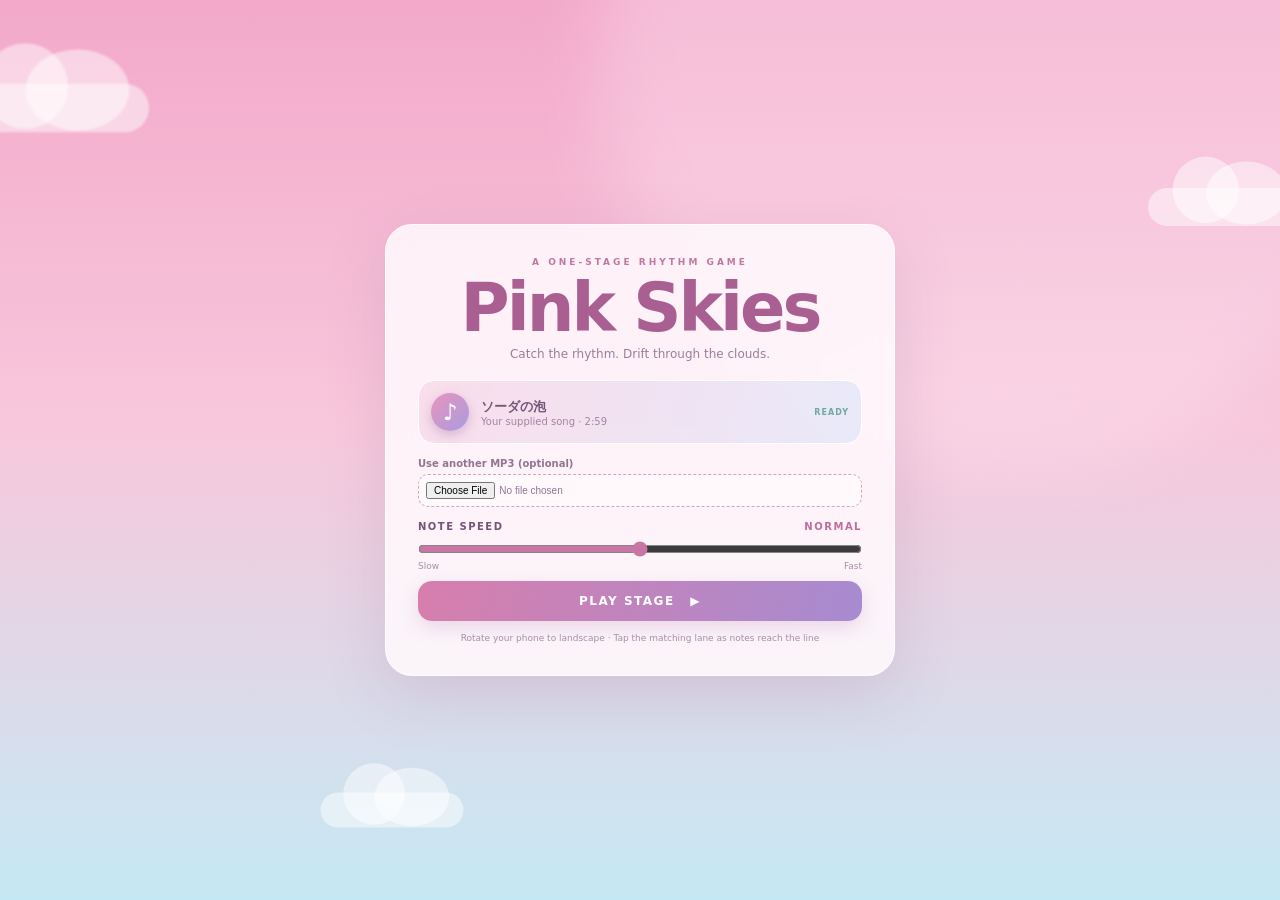
==== index.html @ e6696502 "Add files via upload" ====
<!doctype html>
<html lang="en">
<head>
<meta charset="utf-8">
<meta name="viewport" content="width=device-width,initial-scale=1,maximum-scale=1,user-scalable=no">
<meta name="theme-color" content="#f6b2d0">
<title>Pink Skies</title>
<link rel="stylesheet" href="style.css">
</head>
<body>
<div id="app">
  <section id="menu" class="screen">
    <div class="sky-glow"></div><div class="cloud c1"></div><div class="cloud c2"></div><div class="cloud c3"></div>
    <div class="panel menu-panel">
      <div class="kicker">A ONE-STAGE RHYTHM GAME</div>
      <h1>Pink Skies</h1>
      <p class="tagline">Catch the rhythm. Drift through the clouds.</p>
      <div class="track-card">
        <div class="disc">♪</div>
        <div class="track-info"><strong id="trackName">ソーダの泡</strong><span id="trackMeta">Your supplied song · 2:59</span></div>
        <span class="loaded" id="loadedMark">READY</span>
      </div>
      <label class="upload-label" for="songPicker">Use another MP3 (optional)</label>
      <input id="songPicker" type="file" accept="audio/*">
      <div class="speed-block">
        <div class="speed-head"><label for="speed">NOTE SPEED</label><b id="speedName">NORMAL</b></div>
        <input id="speed" type="range" min="1" max="5" step="1" value="3">
        <div class="speed-ends"><span>Slow</span><span>Fast</span></div>
      </div>
      <button id="playBtn" class="main-btn">PLAY STAGE <span>▶</span></button>
      <p class="footnote">Rotate your phone to landscape · Tap the matching lane as notes reach the line</p>
    </div>
  </section>

  <section id="game" class="screen hidden">
    <header class="topbar">
      <button id="exitBtn" class="glass-btn">〈 MENU</button>
      <div class="stage-title"><b>STAGE 01</b><span id="gameSongName">ソーダの泡</span></div>
      <div class="scoreboard"><div><small>SCORE</small><b id="score">000000</b></div><div><small>COMBO</small><b id="combo">0</b></div></div>
    </header>
    <div id="field">
      <div class="sun"></div><div class="horizon-cloud cloud-left"></div><div class="horizon-cloud cloud-right"></div>
      <div class="lane" data-lane="0"></div><div class="lane" data-lane="1"></div><div class="lane" data-lane="2"></div><div class="lane" data-lane="3"></div>
      <div class="lane-separators"><i></i><i></i><i></i></div>
      <div id="notes"></div>
      <div class="judgement-line"></div>
      <div class="lane-labels"><button data-hit="0">1</button><button data-hit="1">2</button><button data-hit="2">3</button><button data-hit="3">4</button></div>
      <div id="judgeText"></div>
      <div id="pauseOverlay" class="pause-overlay hidden"><div><b>PAUSED</b><button id="resumeBtn" class="main-btn">RESUME</button></div></div>
    </div>
    <footer class="bottombar"><span id="progressText">0:00 / 2:59</span><div class="progress"><i id="progressFill"></i></div><button id="pauseBtn" class="glass-btn">Ⅱ PAUSE</button></footer>
  </section>

  <section id="result" class="screen hidden">
    <div class="cloud c1"></div><div class="cloud c2"></div>
    <div class="panel result-panel">
      <div class="kicker">STAGE COMPLETE</div><h2>Above the Clouds</h2>
      <div class="rank" id="rank">A</div>
      <div class="result-score" id="finalScore">000000</div><div class="result-caption">FINAL SCORE</div>
      <div class="result-grid"><div><b id="hitCount">0</b><span>HIT NOTES</span></div><div><b id="missCount">0</b><span>MISS</span></div><div><b id="bestCombo">0</b><span>MAX COMBO</span></div><div><b id="accuracy">0%</b><span>ACCURACY</span></div></div>
      <button id="retryBtn" class="main-btn">PLAY AGAIN <span>↻</span></button>
      <button id="backBtn" class="text-btn">BACK TO TITLE</button>
    </div>
  </section>
  <div id="portraitNotice" class="portrait-notice">Please rotate your phone to landscape</div>
</div>
<audio id="audio" preload="auto" src="assets/song.mp3"></audio>
<script src="chart.js"></script>
<script src="game.js"></script>
</body>
</html>
---- style.css ----
*{box-sizing:border-box}
:root{--ink:#765477;--pink:#ef9fc2;--pink2:#f8c9dc;--lav:#a99bdc;--sky:#c4e8f5;--white:#fffaff}
html,body{margin:0;width:100%;height:100%;overflow:hidden;font-family:system-ui,-apple-system,"Segoe UI",sans-serif;background:#f6b4d0;color:var(--ink)}
body{touch-action:manipulation;user-select:none;-webkit-user-select:none}
button{font:inherit;border:0;cursor:pointer;touch-action:manipulation}
#app{height:100%;width:100%;position:relative;overflow:hidden;background:linear-gradient(180deg,#f3a9ca 0%,#f8c8dc 48%,#c5e9f4 100%)}
.screen{position:absolute;inset:0;display:flex;align-items:center;justify-content:center;overflow:hidden}
.hidden{display:none!important}
.sky-glow{position:absolute;width:70vw;height:70vw;max-height:90vh;max-width:90vh;border-radius:50%;background:rgba(255,245,250,.28);filter:blur(35px);top:-38%;right:-10%}
.cloud{position:absolute;width:220px;height:54px;border-radius:60px;background:rgba(255,255,255,.48);filter:blur(1px)}
.cloud:before,.cloud:after{content:"";position:absolute;border-radius:50%;background:inherit}
.cloud:before{width:95px;height:95px;left:35px;top:-45px}.cloud:after{width:115px;height:90px;right:22px;top:-38px}
.c1{top:9%;left:-60px;transform:scale(.9)}.c2{right:-55px;top:20%;transform:scale(.7)}.c3{bottom:7%;left:22%;transform:scale(.65)}
.panel{position:relative;z-index:2;width:min(510px,92vw);padding:clamp(18px,4vh,32px);border:1px solid rgba(255,255,255,.8);border-radius:27px;background:rgba(255,250,253,.86);box-shadow:0 18px 60px rgba(133,87,133,.17);backdrop-filter:blur(14px);text-align:center}
.kicker{font-size:9px;letter-spacing:3px;font-weight:900;color:#bf78a2}
h1{font-size:clamp(44px,8vw,67px);line-height:1;margin:8px 0 5px;letter-spacing:-3px;color:#a95f91}
.tagline{font-size:12px;color:#9b7d9d;margin:0 0 19px}
.track-card{display:flex;align-items:center;gap:12px;text-align:left;padding:12px;border-radius:16px;background:linear-gradient(110deg,rgba(248,216,232,.8),rgba(225,229,249,.75));border:1px solid white}
.disc{width:38px;height:38px;border-radius:50%;display:grid;place-items:center;background:linear-gradient(135deg,#e994bc,#a89ce1);color:white;font-size:23px;box-shadow:0 4px 12px #d8b3d1}
.track-info{display:flex;flex-direction:column;min-width:0;flex:1}.track-info strong{font-size:13px;overflow:hidden;text-overflow:ellipsis;white-space:nowrap}.track-info span{font-size:10px;color:#a184a1}
.loaded{font-size:8px;letter-spacing:1px;font-weight:900;color:#70a99e}
.upload-label{display:block;text-align:left;font-size:10px;font-weight:800;margin:14px 0 5px;color:#927493}
input[type=file]{width:100%;font-size:10px;padding:7px;border:1px dashed #d7a0c0;border-radius:10px;background:rgba(255,255,255,.55);color:#917493}
.speed-block{text-align:left;margin:14px 0 10px}.speed-head{display:flex;justify-content:space-between;font-size:10px;letter-spacing:1.5px;font-weight:900}.speed-head b{color:#bd6d9c}
input[type=range]{width:100%;accent-color:#c976a7;margin:9px 0 0}
.speed-ends{display:flex;justify-content:space-between;font-size:9px;color:#a88ca7}
.main-btn{width:100%;padding:13px 18px;border-radius:14px;background:linear-gradient(105deg,#d77eac,#a78bd0);color:white;font-size:12px;letter-spacing:1.5px;font-weight:900;box-shadow:0 7px 18px rgba(176,111,164,.22)}
.main-btn span{margin-left:10px}
.footnote{font-size:9px;color:#a88ca7;margin:12px 0 0}
#game{display:flex;flex-direction:column;justify-content:stretch;background:linear-gradient(180deg,#f4a9c9 0%,#f8c9db 50%,#c5eaf5 100%)}
.topbar{height:52px;flex:0 0 52px;display:flex;align-items:center;justify-content:space-between;padding:0 14px;gap:12px;background:rgba(255,255,255,.28);z-index:5}
.glass-btn{border-radius:11px;padding:8px 11px;background:rgba(255,255,255,.72);color:#8b638d;font-size:10px;font-weight:900;letter-spacing:.5px}
.stage-title{display:flex;flex-direction:column;align-items:center;min-width:0}.stage-title b{font-size:8px;letter-spacing:2px;color:#b46d9c}.stage-title span{font-size:11px;font-weight:800;max-width:28vw;overflow:hidden;text-overflow:ellipsis;white-space:nowrap}
.scoreboard{display:flex;gap:16px}.scoreboard div{display:flex;flex-direction:column;align-items:flex-end}.scoreboard small{font-size:7px;letter-spacing:1px;color:#a17ca0}.scoreboard b{font-size:14px;color:#855d8d;font-variant-numeric:tabular-nums}
#field{position:relative;flex:1;width:min(780px,100%);margin:0 auto;overflow:hidden;background:linear-gradient(180deg,rgba(255,255,255,.04),rgba(255,255,255,.2))}
.sun{position:absolute;width:24vh;height:24vh;max-width:180px;max-height:180px;border-radius:50%;background:rgba(255,247,220,.33);top:8%;left:calc(50% - 12vh);filter:blur(2px)}
.horizon-cloud{position:absolute;width:42%;height:45px;border-radius:50%;background:rgba(255,255,255,.23);filter:blur(13px);bottom:10%}.cloud-left{left:-8%}.cloud-right{right:-8%}
.lane{position:absolute;top:0;bottom:0;width:25%;background:rgba(255,255,255,.035);border-right:1px solid rgba(255,255,255,.23)}
.lane[data-lane="0"]{left:0}.lane[data-lane="1"]{left:25%}.lane[data-lane="2"]{left:50%}.lane[data-lane="3"]{left:75%;border:0}
.lane-separators{position:absolute;inset:0;pointer-events:none}.lane-separators i{position:absolute;top:0;bottom:0;width:1px;background:rgba(255,255,255,.2)}.lane-separators i:nth-child(1){left:25%}.lane-separators i:nth-child(2){left:50%}.lane-separators i:nth-child(3){left:75%}
#notes{position:absolute;inset:0;z-index:3;pointer-events:none}
.note{position:absolute;width:17.5%;height:15px;border-radius:10px;border:2px solid rgba(255,255,255,.92);box-shadow:0 4px 14px rgba(124,82,135,.23),0 0 9px rgba(255,255,255,.5);transform:translateY(-50%)}
.note.l0{background:#ff8fb8}.note.l1{background:#aaa0ee}.note.l2{background:#77c9d9}.note.l3{background:#f4c46e}
.note.hit{opacity:0;transform:translateY(-50%) scale(1.4);transition:opacity .1s,transform .1s}
.judgement-line{position:absolute;left:0;right:0;top:83%;height:4px;background:#fff;box-shadow:0 0 12px 3px rgba(255,255,255,.75);z-index:2}
.lane-labels{position:absolute;top:83%;left:0;right:0;height:17%;display:flex;z-index:4}
.lane-labels button{width:25%;background:rgba(255,255,255,.1);border-right:1px solid rgba(255,255,255,.18);color:rgba(255,255,255,.7);font-size:10px;font-weight:900;padding-top:17px}
.lane-labels button:last-child{border:0}.lane-labels button:active{background:rgba(255,255,255,.32)}
#judgeText{position:absolute;top:24%;left:0;right:0;text-align:center;color:white;font-size:clamp(18px,3vw,25px);font-weight:1000;letter-spacing:2px;text-shadow:0 2px 12px #b77cae;z-index:6;pointer-events:none}
.bottombar{height:38px;flex:0 0 38px;display:flex;align-items:center;gap:12px;padding:0 14px;background:rgba(255,255,255,.25);color:#8c698e;font-size:9px}
.progress{height:4px;flex:1;background:rgba(255,255,255,.48);border-radius:5px;overflow:hidden}.progress i{display:block;width:0;height:100%;background:#fff;border-radius:5px;box-shadow:0 0 8px white}
.pause-overlay{position:absolute;inset:0;display:grid;place-items:center;background:rgba(151,112,157,.38);backdrop-filter:blur(5px);z-index:10}.pause-overlay>div{width:min(240px,70%);padding:24px;border-radius:20px;text-align:center;background:rgba(255,250,253,.93);box-shadow:0 10px 35px #9f7caa55}.pause-overlay b{display:block;font-size:22px;color:#a45e91;letter-spacing:3px;margin-bottom:18px}
.result-panel h2{font-size:clamp(25px,5vw,36px);margin:7px 0 0;color:#a65f91}
.rank{font-size:42px;font-weight:1000;color:#bd75a6;line-height:1.2;margin-top:7px;text-shadow:0 4px 12px #e6c5dd}
.result-score{font-size:clamp(36px,8vw,55px);font-weight:1000;color:#865d93;font-variant-numeric:tabular-nums}
.result-caption{font-size:8px;letter-spacing:2px;color:#ad8aaa;margin-top:-3px}
.result-grid{display:grid;grid-template-columns:repeat(4,1fr);gap:5px;margin:20px 0}.result-grid div{display:flex;flex-direction:column;gap:4px;padding:10px 2px;border-radius:11px;background:#f7e9f2}.result-grid b{font-size:17px;color:#9f689b}.result-grid span{font-size:7px;letter-spacing:.7px;color:#a88ca7}
.text-btn{background:none;color:#a47a9e;font-size:10px;font-weight:800;letter-spacing:1px;margin-top:13px}
.portrait-notice{display:none}
@media (orientation:portrait){#game{opacity:.22;pointer-events:none}.portrait-notice{display:block;position:absolute;z-index:30;top:50%;left:50%;transform:translate(-50%,-50%);width:max-content;max-width:85vw;padding:13px 18px;border-radius:14px;background:rgba(255,250,253,.94);color:#956b96;font-size:12px;font-weight:900;box-shadow:0 8px 25px #916b9633}}
@media (orientation:landscape) and (max-height:500px){.panel{padding:12px 24px;width:min(600px,88vw)}h1{font-size:40px;margin:3px}.tagline{margin:0 0 8px}.track-card{padding:7px}.upload-label{margin:7px 0 3px}.speed-block{margin:7px 0}.main-btn{padding:9px}.footnote{margin-top:6px}.result-grid{margin:10px 0}.result-panel{width:min(500px,80vw)}}
/* V2 note language: larger silhouettes, stronger contrast and thumb-friendly lanes. */
.note{width:21%;height:32px;border:2px solid rgba(255,255,255,.98);box-shadow:0 5px 16px rgba(111,72,130,.28),0 0 14px rgba(255,255,255,.55);transform:translateY(-50%);display:flex;align-items:center;justify-content:center;color:#fff;font-size:20px;font-weight:1000;text-shadow:0 1px 4px rgba(87,63,117,.45)}
.note.tap{border-radius:13px 13px 13px 4px;clip-path:polygon(50% 0,100% 50%,50% 100%,0 50%)}
.note.tap.l0{background:linear-gradient(135deg,#ffb1cd,#ed6eaa)}.note.tap.l1{background:linear-gradient(135deg,#d0c4ff,#8d80d8)}.note.tap.l2{background:linear-gradient(135deg,#a7edf0,#55b7cc)}.note.tap.l3{background:linear-gradient(135deg,#ffe3a0,#e9a64e)}
.note.hold{width:18%;min-height:24px;border-radius:18px;background:linear-gradient(180deg,rgba(255,255,255,.42),rgba(180,137,224,.82));border:2px solid rgba(255,255,255,.95);box-shadow:0 0 14px rgba(255,255,255,.45);overflow:visible}
.hold-tail{position:absolute;left:18%;right:18%;top:0;bottom:0;border-radius:14px;background:linear-gradient(180deg,rgba(255,255,255,.28),rgba(202,155,232,.55));box-shadow:inset 0 0 8px rgba(255,255,255,.35)}
.hold-head{position:absolute;left:-7%;width:114%;height:28px;border-radius:15px;background:linear-gradient(90deg,#f5b6db,#a89be8);border:2px solid white;box-shadow:0 0 12px rgba(255,255,255,.8)}
.note.flick{width:23%;height:38px;border-radius:12px;background:linear-gradient(110deg,#f8b5d5,#a78bd7);font-size:24px}
.note.flick-up,.note.flick-down{border-radius:22px 22px 9px 9px}
.note.flick-left,.note.flick-right{border-radius:9px 22px 22px 9px}
.note.reverse{width:21%;height:34px;border-radius:50%;background:linear-gradient(135deg,#9ee8e9,#8c8bd9);font-size:24px;box-shadow:0 0 0 5px rgba(255,255,255,.18),0 0 20px rgba(255,255,255,.65)}
.note.slide{width:24%;height:30px;border-radius:9px;background:linear-gradient(100deg,#ffcf9c,#f08fbd);transform:translateY(-50%) rotate(0deg);font-size:19px}
.note.hit{opacity:0;transform:translateY(-50%) scale(1.45);transition:opacity .1s,transform .1s}
.lane-labels button{font-size:12px;font-weight:1000;background:rgba(255,255,255,.13);border-top:1px solid rgba(255,255,255,.35);padding-top:14px}
.lane-labels button:active{background:rgba(255,255,255,.42)}
.note.hold{transform:none}
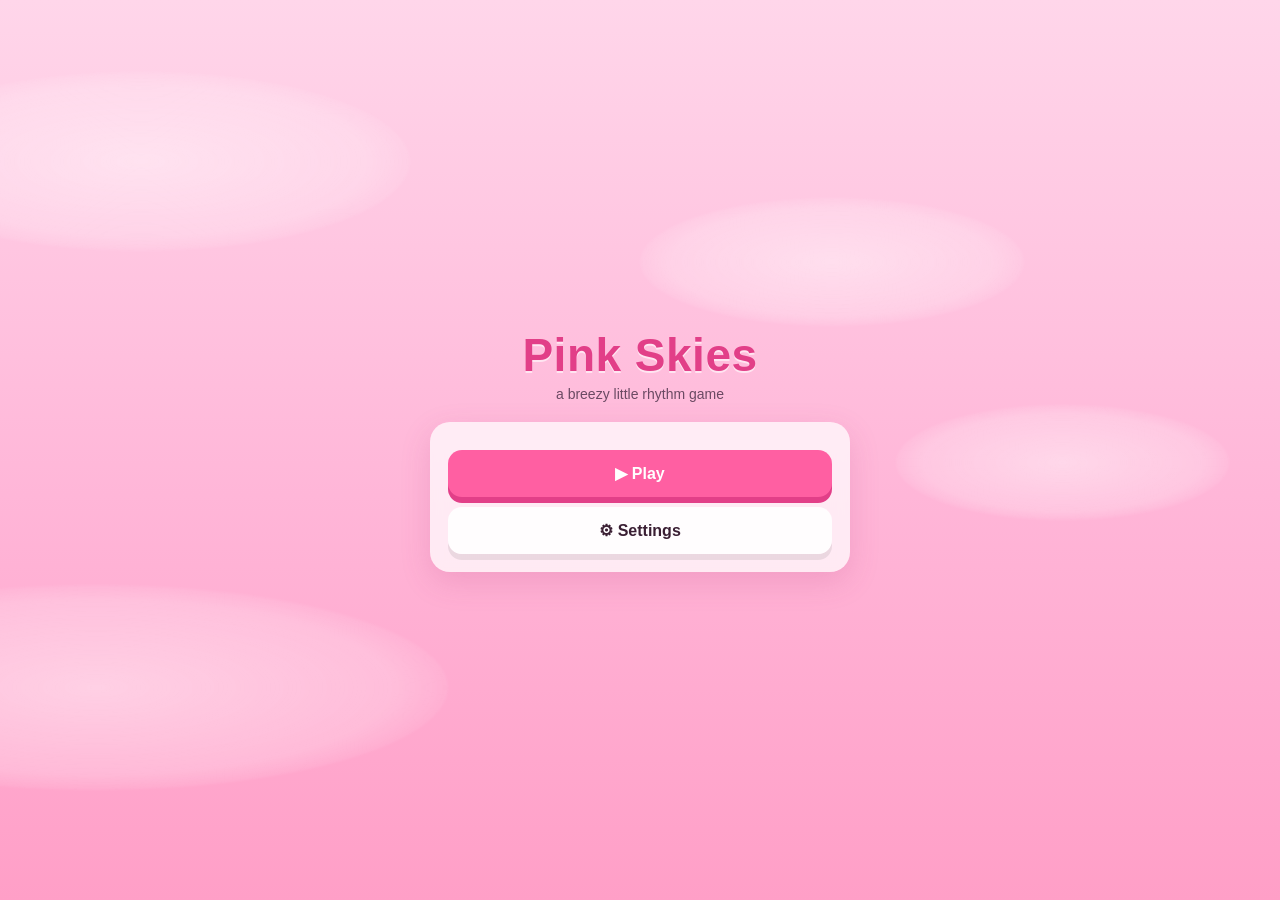
==== commit 0ae6f479: "Add files via upload" ====
--- a/index.html
+++ b/index.html
@@ -1,71 +1,143 @@
-<!doctype html>
+<!DOCTYPE html>
 <html lang="en">
 <head>
-<meta charset="utf-8">
-<meta name="viewport" content="width=device-width,initial-scale=1,maximum-scale=1,user-scalable=no">
-<meta name="theme-color" content="#f6b2d0">
+<meta charset="UTF-8">
+<meta name="viewport" content="width=device-width, initial-scale=1, viewport-fit=cover, user-scalable=no">
 <title>Pink Skies</title>
 <link rel="stylesheet" href="style.css">
 </head>
 <body>
 <div id="app">
-  <section id="menu" class="screen">
-    <div class="sky-glow"></div><div class="cloud c1"></div><div class="cloud c2"></div><div class="cloud c3"></div>
-    <div class="panel menu-panel">
-      <div class="kicker">A ONE-STAGE RHYTHM GAME</div>
-      <h1>Pink Skies</h1>
-      <p class="tagline">Catch the rhythm. Drift through the clouds.</p>
-      <div class="track-card">
-        <div class="disc">♪</div>
-        <div class="track-info"><strong id="trackName">ソーダの泡</strong><span id="trackMeta">Your supplied song · 2:59</span></div>
-        <span class="loaded" id="loadedMark">READY</span>
-      </div>
-      <label class="upload-label" for="songPicker">Use another MP3 (optional)</label>
-      <input id="songPicker" type="file" accept="audio/*">
-      <div class="speed-block">
-        <div class="speed-head"><label for="speed">NOTE SPEED</label><b id="speedName">NORMAL</b></div>
-        <input id="speed" type="range" min="1" max="5" step="1" value="3">
-        <div class="speed-ends"><span>Slow</span><span>Fast</span></div>
-      </div>
-      <button id="playBtn" class="main-btn">PLAY STAGE <span>▶</span></button>
-      <p class="footnote">Rotate your phone to landscape · Tap the matching lane as notes reach the line</p>
+  <div class="cloud-field" aria-hidden="true">
+    <div class="cloud c1"></div>
+    <div class="cloud c2"></div>
+    <div class="cloud c3"></div>
+    <div class="cloud c4"></div>
+  </div>
+
+  <!-- ===================== TITLE / MENU ===================== -->
+  <section id="menu-screen" class="screen">
+    <h1 class="title">Pink Skies</h1>
+    <p class="subtitle">a breezy little rhythm game</p>
+    <div class="panel">
+      <button class="btn block" data-go="stage-select">▶ Play</button>
+      <button class="btn secondary block" data-go="settings-screen">⚙ Settings</button>
     </div>
   </section>
 
-  <section id="game" class="screen hidden">
-    <header class="topbar">
-      <button id="exitBtn" class="glass-btn">〈 MENU</button>
-      <div class="stage-title"><b>STAGE 01</b><span id="gameSongName">ソーダの泡</span></div>
-      <div class="scoreboard"><div><small>SCORE</small><b id="score">000000</b></div><div><small>COMBO</small><b id="combo">0</b></div></div>
-    </header>
-    <div id="field">
-      <div class="sun"></div><div class="horizon-cloud cloud-left"></div><div class="horizon-cloud cloud-right"></div>
-      <div class="lane" data-lane="0"></div><div class="lane" data-lane="1"></div><div class="lane" data-lane="2"></div><div class="lane" data-lane="3"></div>
-      <div class="lane-separators"><i></i><i></i><i></i></div>
-      <div id="notes"></div>
-      <div class="judgement-line"></div>
-      <div class="lane-labels"><button data-hit="0">1</button><button data-hit="1">2</button><button data-hit="2">3</button><button data-hit="3">4</button></div>
-      <div id="judgeText"></div>
-      <div id="pauseOverlay" class="pause-overlay hidden"><div><b>PAUSED</b><button id="resumeBtn" class="main-btn">RESUME</button></div></div>
+  <!-- ===================== STAGE SELECT ===================== -->
+  <section id="stage-select" class="screen hidden">
+    <h1 class="title" style="font-size:28px;">Select Stage</h1>
+    <div class="panel">
+      <div class="stage-list" data-stage-list></div>
+      <div class="btn-row">
+        <button class="btn secondary block" data-go="menu-screen">Back</button>
+        <button class="btn block" data-action="play-selected">Play</button>
+      </div>
     </div>
-    <footer class="bottombar"><span id="progressText">0:00 / 2:59</span><div class="progress"><i id="progressFill"></i></div><button id="pauseBtn" class="glass-btn">Ⅱ PAUSE</button></footer>
   </section>
 
-  <section id="result" class="screen hidden">
-    <div class="cloud c1"></div><div class="cloud c2"></div>
-    <div class="panel result-panel">
-      <div class="kicker">STAGE COMPLETE</div><h2>Above the Clouds</h2>
-      <div class="rank" id="rank">A</div>
-      <div class="result-score" id="finalScore">000000</div><div class="result-caption">FINAL SCORE</div>
-      <div class="result-grid"><div><b id="hitCount">0</b><span>HIT NOTES</span></div><div><b id="missCount">0</b><span>MISS</span></div><div><b id="bestCombo">0</b><span>MAX COMBO</span></div><div><b id="accuracy">0%</b><span>ACCURACY</span></div></div>
-      <button id="retryBtn" class="main-btn">PLAY AGAIN <span>↻</span></button>
-      <button id="backBtn" class="text-btn">BACK TO TITLE</button>
+  <!-- ===================== SETTINGS ===================== -->
+  <section id="settings-screen" class="screen hidden">
+    <h1 class="title" style="font-size:28px;">Settings</h1>
+    <div class="panel">
+      <div class="settings-row">
+        <label>Note Speed</label>
+        <input type="range" min="0" max="4" step="1" data-setting="noteSpeedIndex">
+        <span data-speed-label style="min-width:84px; text-align:right; font-size:12px;"></span>
+      </div>
+      <div class="settings-row">
+        <label>Volume</label>
+        <input type="range" min="0" max="1" step="0.05" data-setting="volume">
+      </div>
+      <div class="settings-row">
+        <label>Difficulty</label>
+        <select data-setting="difficulty">
+          <option value="easy">Easy</option>
+          <option value="normal">Normal</option>
+          <option value="hard">Hard</option>
+        </select>
+      </div>
+      <div class="settings-row">
+        <label>Visual Effects</label>
+        <label class="toggle"><input type="checkbox" data-setting="effects"><span class="slider"></span></label>
+      </div>
+      <div class="settings-row">
+        <label>Orientation</label>
+        <select data-setting="orientationLock">
+          <option value="auto">Auto</option>
+          <option value="portrait">Portrait</option>
+          <option value="landscape">Landscape</option>
+        </select>
+      </div>
+      <button class="btn secondary block" data-go="menu-screen">Back</button>
     </div>
   </section>
-  <div id="portraitNotice" class="portrait-notice">Please rotate your phone to landscape</div>
+
+  <!-- ===================== GAMEPLAY ===================== -->
+  <section id="game-screen" class="screen hidden">
+    <div class="game-root" data-game-root>
+      <audio data-audio preload="auto"></audio>
+      <div class="hud-top">
+        <div class="hud-score-block">
+          <div class="hud-score" data-score>000000</div>
+          <div class="hud-combo"><span data-combo>0</span> combo</div>
+        </div>
+        <div class="hud-progress">
+          <div class="hud-progress-bar"><div class="hud-progress-fill" data-progress-fill></div></div>
+          <div class="hud-progress-text" data-progress-text>READY</div>
+        </div>
+        <div class="hud-controls">
+          <button class="icon-btn" data-action="pause">⏸</button>
+        </div>
+      </div>
+      <div class="playfield-wrap" data-fx-host>
+        <div class="playfield" data-field>
+          <div class="lane-lines"><div class="lane"></div><div class="lane"></div><div class="lane"></div><div class="lane"></div></div>
+          <div class="notes-layer" data-notes></div>
+          <div class="hit-line"></div>
+          <div class="judge-text" data-judge></div>
+        </div>
+      </div>
+      <div class="pause-overlay hidden" data-pause-overlay>
+        <div class="panel">
+          <h1 class="title" style="font-size:26px;">Paused</h1>
+          <button class="btn block" data-action="resume">▶ Resume</button>
+          <button class="btn secondary block" data-action="retry">⟲ Retry</button>
+          <button class="btn secondary block" data-action="exit-to-menu">Exit</button>
+        </div>
+      </div>
+    </div>
+  </section>
+
+  <!-- ===================== RESULTS ===================== -->
+  <section id="result-screen" class="screen hidden">
+    <div class="panel">
+      <div class="rank-badge" data-rank>S</div>
+      <div class="new-best hidden" data-new-best>★ New Best! ★</div>
+      <div class="result-grid">
+        <div class="result-stat"><div class="value" data-final-score>0</div><div class="label">SCORE</div></div>
+        <div class="result-stat"><div class="value" data-accuracy>0%</div><div class="label">ACCURACY</div></div>
+        <div class="result-stat"><div class="value" data-hit-count>0</div><div class="label">HITS</div></div>
+        <div class="result-stat"><div class="value" data-miss-count>0</div><div class="label">MISSES</div></div>
+        <div class="result-stat"><div class="value" data-best-combo>0</div><div class="label">BEST COMBO</div></div>
+      </div>
+      <div class="btn-row">
+        <button class="btn secondary block" data-action="result-retry">⟲ Retry</button>
+        <button class="btn block" data-action="result-menu">Menu</button>
+      </div>
+    </div>
+  </section>
 </div>
-<audio id="audio" preload="auto" src="assets/song.mp3"></audio>
-<script src="chart.js"></script>
-<script src="game.js"></script>
+
+<script src="engine/storage.js"></script>
+<script src="engine/audio.js"></script>
+<script src="engine/pattern-library.js"></script>
+<script src="engine/beat-analyser.js"></script>
+<script src="engine/chart-generator.js"></script>
+<script src="engine/input.js"></script>
+<script src="engine/effects.js"></script>
+<script src="engine/game.js"></script>
+<script src="app.js"></script>
 </body>
-</html>+</html>
--- a/style.css
+++ b/style.css
@@ -1,77 +1,321 @@
-*{box-sizing:border-box}
-:root{--ink:#765477;--pink:#ef9fc2;--pink2:#f8c9dc;--lav:#a99bdc;--sky:#c4e8f5;--white:#fffaff}
-html,body{margin:0;width:100%;height:100%;overflow:hidden;font-family:system-ui,-apple-system,"Segoe UI",sans-serif;background:#f6b4d0;color:var(--ink)}
-body{touch-action:manipulation;user-select:none;-webkit-user-select:none}
-button{font:inherit;border:0;cursor:pointer;touch-action:manipulation}
-#app{height:100%;width:100%;position:relative;overflow:hidden;background:linear-gradient(180deg,#f3a9ca 0%,#f8c8dc 48%,#c5e9f4 100%)}
-.screen{position:absolute;inset:0;display:flex;align-items:center;justify-content:center;overflow:hidden}
-.hidden{display:none!important}
-.sky-glow{position:absolute;width:70vw;height:70vw;max-height:90vh;max-width:90vh;border-radius:50%;background:rgba(255,245,250,.28);filter:blur(35px);top:-38%;right:-10%}
-.cloud{position:absolute;width:220px;height:54px;border-radius:60px;background:rgba(255,255,255,.48);filter:blur(1px)}
-.cloud:before,.cloud:after{content:"";position:absolute;border-radius:50%;background:inherit}
-.cloud:before{width:95px;height:95px;left:35px;top:-45px}.cloud:after{width:115px;height:90px;right:22px;top:-38px}
-.c1{top:9%;left:-60px;transform:scale(.9)}.c2{right:-55px;top:20%;transform:scale(.7)}.c3{bottom:7%;left:22%;transform:scale(.65)}
-.panel{position:relative;z-index:2;width:min(510px,92vw);padding:clamp(18px,4vh,32px);border:1px solid rgba(255,255,255,.8);border-radius:27px;background:rgba(255,250,253,.86);box-shadow:0 18px 60px rgba(133,87,133,.17);backdrop-filter:blur(14px);text-align:center}
-.kicker{font-size:9px;letter-spacing:3px;font-weight:900;color:#bf78a2}
-h1{font-size:clamp(44px,8vw,67px);line-height:1;margin:8px 0 5px;letter-spacing:-3px;color:#a95f91}
-.tagline{font-size:12px;color:#9b7d9d;margin:0 0 19px}
-.track-card{display:flex;align-items:center;gap:12px;text-align:left;padding:12px;border-radius:16px;background:linear-gradient(110deg,rgba(248,216,232,.8),rgba(225,229,249,.75));border:1px solid white}
-.disc{width:38px;height:38px;border-radius:50%;display:grid;place-items:center;background:linear-gradient(135deg,#e994bc,#a89ce1);color:white;font-size:23px;box-shadow:0 4px 12px #d8b3d1}
-.track-info{display:flex;flex-direction:column;min-width:0;flex:1}.track-info strong{font-size:13px;overflow:hidden;text-overflow:ellipsis;white-space:nowrap}.track-info span{font-size:10px;color:#a184a1}
-.loaded{font-size:8px;letter-spacing:1px;font-weight:900;color:#70a99e}
-.upload-label{display:block;text-align:left;font-size:10px;font-weight:800;margin:14px 0 5px;color:#927493}
-input[type=file]{width:100%;font-size:10px;padding:7px;border:1px dashed #d7a0c0;border-radius:10px;background:rgba(255,255,255,.55);color:#917493}
-.speed-block{text-align:left;margin:14px 0 10px}.speed-head{display:flex;justify-content:space-between;font-size:10px;letter-spacing:1.5px;font-weight:900}.speed-head b{color:#bd6d9c}
-input[type=range]{width:100%;accent-color:#c976a7;margin:9px 0 0}
-.speed-ends{display:flex;justify-content:space-between;font-size:9px;color:#a88ca7}
-.main-btn{width:100%;padding:13px 18px;border-radius:14px;background:linear-gradient(105deg,#d77eac,#a78bd0);color:white;font-size:12px;letter-spacing:1.5px;font-weight:900;box-shadow:0 7px 18px rgba(176,111,164,.22)}
-.main-btn span{margin-left:10px}
-.footnote{font-size:9px;color:#a88ca7;margin:12px 0 0}
-#game{display:flex;flex-direction:column;justify-content:stretch;background:linear-gradient(180deg,#f4a9c9 0%,#f8c9db 50%,#c5eaf5 100%)}
-.topbar{height:52px;flex:0 0 52px;display:flex;align-items:center;justify-content:space-between;padding:0 14px;gap:12px;background:rgba(255,255,255,.28);z-index:5}
-.glass-btn{border-radius:11px;padding:8px 11px;background:rgba(255,255,255,.72);color:#8b638d;font-size:10px;font-weight:900;letter-spacing:.5px}
-.stage-title{display:flex;flex-direction:column;align-items:center;min-width:0}.stage-title b{font-size:8px;letter-spacing:2px;color:#b46d9c}.stage-title span{font-size:11px;font-weight:800;max-width:28vw;overflow:hidden;text-overflow:ellipsis;white-space:nowrap}
-.scoreboard{display:flex;gap:16px}.scoreboard div{display:flex;flex-direction:column;align-items:flex-end}.scoreboard small{font-size:7px;letter-spacing:1px;color:#a17ca0}.scoreboard b{font-size:14px;color:#855d8d;font-variant-numeric:tabular-nums}
-#field{position:relative;flex:1;width:min(780px,100%);margin:0 auto;overflow:hidden;background:linear-gradient(180deg,rgba(255,255,255,.04),rgba(255,255,255,.2))}
-.sun{position:absolute;width:24vh;height:24vh;max-width:180px;max-height:180px;border-radius:50%;background:rgba(255,247,220,.33);top:8%;left:calc(50% - 12vh);filter:blur(2px)}
-.horizon-cloud{position:absolute;width:42%;height:45px;border-radius:50%;background:rgba(255,255,255,.23);filter:blur(13px);bottom:10%}.cloud-left{left:-8%}.cloud-right{right:-8%}
-.lane{position:absolute;top:0;bottom:0;width:25%;background:rgba(255,255,255,.035);border-right:1px solid rgba(255,255,255,.23)}
-.lane[data-lane="0"]{left:0}.lane[data-lane="1"]{left:25%}.lane[data-lane="2"]{left:50%}.lane[data-lane="3"]{left:75%;border:0}
-.lane-separators{position:absolute;inset:0;pointer-events:none}.lane-separators i{position:absolute;top:0;bottom:0;width:1px;background:rgba(255,255,255,.2)}.lane-separators i:nth-child(1){left:25%}.lane-separators i:nth-child(2){left:50%}.lane-separators i:nth-child(3){left:75%}
-#notes{position:absolute;inset:0;z-index:3;pointer-events:none}
-.note{position:absolute;width:17.5%;height:15px;border-radius:10px;border:2px solid rgba(255,255,255,.92);box-shadow:0 4px 14px rgba(124,82,135,.23),0 0 9px rgba(255,255,255,.5);transform:translateY(-50%)}
-.note.l0{background:#ff8fb8}.note.l1{background:#aaa0ee}.note.l2{background:#77c9d9}.note.l3{background:#f4c46e}
-.note.hit{opacity:0;transform:translateY(-50%) scale(1.4);transition:opacity .1s,transform .1s}
-.judgement-line{position:absolute;left:0;right:0;top:83%;height:4px;background:#fff;box-shadow:0 0 12px 3px rgba(255,255,255,.75);z-index:2}
-.lane-labels{position:absolute;top:83%;left:0;right:0;height:17%;display:flex;z-index:4}
-.lane-labels button{width:25%;background:rgba(255,255,255,.1);border-right:1px solid rgba(255,255,255,.18);color:rgba(255,255,255,.7);font-size:10px;font-weight:900;padding-top:17px}
-.lane-labels button:last-child{border:0}.lane-labels button:active{background:rgba(255,255,255,.32)}
-#judgeText{position:absolute;top:24%;left:0;right:0;text-align:center;color:white;font-size:clamp(18px,3vw,25px);font-weight:1000;letter-spacing:2px;text-shadow:0 2px 12px #b77cae;z-index:6;pointer-events:none}
-.bottombar{height:38px;flex:0 0 38px;display:flex;align-items:center;gap:12px;padding:0 14px;background:rgba(255,255,255,.25);color:#8c698e;font-size:9px}
-.progress{height:4px;flex:1;background:rgba(255,255,255,.48);border-radius:5px;overflow:hidden}.progress i{display:block;width:0;height:100%;background:#fff;border-radius:5px;box-shadow:0 0 8px white}
-.pause-overlay{position:absolute;inset:0;display:grid;place-items:center;background:rgba(151,112,157,.38);backdrop-filter:blur(5px);z-index:10}.pause-overlay>div{width:min(240px,70%);padding:24px;border-radius:20px;text-align:center;background:rgba(255,250,253,.93);box-shadow:0 10px 35px #9f7caa55}.pause-overlay b{display:block;font-size:22px;color:#a45e91;letter-spacing:3px;margin-bottom:18px}
-.result-panel h2{font-size:clamp(25px,5vw,36px);margin:7px 0 0;color:#a65f91}
-.rank{font-size:42px;font-weight:1000;color:#bd75a6;line-height:1.2;margin-top:7px;text-shadow:0 4px 12px #e6c5dd}
-.result-score{font-size:clamp(36px,8vw,55px);font-weight:1000;color:#865d93;font-variant-numeric:tabular-nums}
-.result-caption{font-size:8px;letter-spacing:2px;color:#ad8aaa;margin-top:-3px}
-.result-grid{display:grid;grid-template-columns:repeat(4,1fr);gap:5px;margin:20px 0}.result-grid div{display:flex;flex-direction:column;gap:4px;padding:10px 2px;border-radius:11px;background:#f7e9f2}.result-grid b{font-size:17px;color:#9f689b}.result-grid span{font-size:7px;letter-spacing:.7px;color:#a88ca7}
-.text-btn{background:none;color:#a47a9e;font-size:10px;font-weight:800;letter-spacing:1px;margin-top:13px}
-.portrait-notice{display:none}
-@media (orientation:portrait){#game{opacity:.22;pointer-events:none}.portrait-notice{display:block;position:absolute;z-index:30;top:50%;left:50%;transform:translate(-50%,-50%);width:max-content;max-width:85vw;padding:13px 18px;border-radius:14px;background:rgba(255,250,253,.94);color:#956b96;font-size:12px;font-weight:900;box-shadow:0 8px 25px #916b9633}}
-@media (orientation:landscape) and (max-height:500px){.panel{padding:12px 24px;width:min(600px,88vw)}h1{font-size:40px;margin:3px}.tagline{margin:0 0 8px}.track-card{padding:7px}.upload-label{margin:7px 0 3px}.speed-block{margin:7px 0}.main-btn{padding:9px}.footnote{margin-top:6px}.result-grid{margin:10px 0}.result-panel{width:min(500px,80vw)}}
-/* V2 note language: larger silhouettes, stronger contrast and thumb-friendly lanes. */
-.note{width:21%;height:32px;border:2px solid rgba(255,255,255,.98);box-shadow:0 5px 16px rgba(111,72,130,.28),0 0 14px rgba(255,255,255,.55);transform:translateY(-50%);display:flex;align-items:center;justify-content:center;color:#fff;font-size:20px;font-weight:1000;text-shadow:0 1px 4px rgba(87,63,117,.45)}
-.note.tap{border-radius:13px 13px 13px 4px;clip-path:polygon(50% 0,100% 50%,50% 100%,0 50%)}
-.note.tap.l0{background:linear-gradient(135deg,#ffb1cd,#ed6eaa)}.note.tap.l1{background:linear-gradient(135deg,#d0c4ff,#8d80d8)}.note.tap.l2{background:linear-gradient(135deg,#a7edf0,#55b7cc)}.note.tap.l3{background:linear-gradient(135deg,#ffe3a0,#e9a64e)}
-.note.hold{width:18%;min-height:24px;border-radius:18px;background:linear-gradient(180deg,rgba(255,255,255,.42),rgba(180,137,224,.82));border:2px solid rgba(255,255,255,.95);box-shadow:0 0 14px rgba(255,255,255,.45);overflow:visible}
-.hold-tail{position:absolute;left:18%;right:18%;top:0;bottom:0;border-radius:14px;background:linear-gradient(180deg,rgba(255,255,255,.28),rgba(202,155,232,.55));box-shadow:inset 0 0 8px rgba(255,255,255,.35)}
-.hold-head{position:absolute;left:-7%;width:114%;height:28px;border-radius:15px;background:linear-gradient(90deg,#f5b6db,#a89be8);border:2px solid white;box-shadow:0 0 12px rgba(255,255,255,.8)}
-.note.flick{width:23%;height:38px;border-radius:12px;background:linear-gradient(110deg,#f8b5d5,#a78bd7);font-size:24px}
-.note.flick-up,.note.flick-down{border-radius:22px 22px 9px 9px}
-.note.flick-left,.note.flick-right{border-radius:9px 22px 22px 9px}
-.note.reverse{width:21%;height:34px;border-radius:50%;background:linear-gradient(135deg,#9ee8e9,#8c8bd9);font-size:24px;box-shadow:0 0 0 5px rgba(255,255,255,.18),0 0 20px rgba(255,255,255,.65)}
-.note.slide{width:24%;height:30px;border-radius:9px;background:linear-gradient(100deg,#ffcf9c,#f08fbd);transform:translateY(-50%) rotate(0deg);font-size:19px}
-.note.hit{opacity:0;transform:translateY(-50%) scale(1.45);transition:opacity .1s,transform .1s}
-.lane-labels button{font-size:12px;font-weight:1000;background:rgba(255,255,255,.13);border-top:1px solid rgba(255,255,255,.35);padding-top:14px}
-.lane-labels button:active{background:rgba(255,255,255,.42)}
-.note.hold{transform:none}
+/* ============================================================
+   style.css — Pink Skies Engine
+   Theme: pink, breezy sky. Soft clouds, gentle gradients, readable
+   on small Android displays, responsive to both orientations.
+   ============================================================ */
+
+:root {
+  --sky-top: #ffd6ea;
+  --sky-mid: #ffb6d8;
+  --sky-bottom: #ff9fc7;
+  --cloud: rgba(255, 255, 255, 0.55);
+  --cloud-soft: rgba(255, 255, 255, 0.28);
+  --ink: #3a1f33;
+  --ink-soft: #6b4a63;
+  --panel: rgba(255, 255, 255, 0.72);
+  --panel-strong: rgba(255, 255, 255, 0.9);
+  --accent: #ff5fa2;
+  --accent-deep: #e23f88;
+  --lane-line: rgba(255, 255, 255, 0.45);
+  --hit-line: #ffffff;
+  --note-tap: #ff7fb4;
+  --note-hold: #ffd27f;
+  --note-diag: #8fe3ff;
+  --gold: #ffcf5c;
+  --danger: #ff5f6d;
+  --shake-amt: 1;
+  color-scheme: light;
+}
+
+* { box-sizing: border-box; }
+
+html, body {
+  height: 100%;
+  margin: 0;
+  font-family: -apple-system, BlinkMacSystemFont, 'Segoe UI', Roboto, 'Helvetica Neue', Arial, sans-serif;
+  color: var(--ink);
+  overflow: hidden;
+  background: var(--sky-mid);
+}
+
+body {
+  padding-top: env(safe-area-inset-top, 0px);
+  padding-bottom: env(safe-area-inset-bottom, 0px);
+  padding-left: env(safe-area-inset-left, 0px);
+  padding-right: env(safe-area-inset-right, 0px);
+}
+
+#app {
+  position: relative;
+  width: 100%;
+  height: 100%;
+  background: linear-gradient(180deg, var(--sky-top) 0%, var(--sky-mid) 55%, var(--sky-bottom) 100%);
+  overflow: hidden;
+}
+
+/* ---- soft cloud layer, purely decorative, behind everything ---- */
+.cloud-field { position: absolute; inset: 0; z-index: 0; pointer-events: none; overflow: hidden; }
+.cloud {
+  position: absolute;
+  background: radial-gradient(ellipse at center, var(--cloud) 0%, var(--cloud-soft) 60%, transparent 75%);
+  border-radius: 50%;
+  filter: blur(1px);
+  opacity: 0.8;
+}
+.cloud.c1 { width: 42vw; height: 14vw; top: 8%; left: -10%; animation: drift 46s linear infinite; }
+.cloud.c2 { width: 30vw; height: 10vw; top: 22%; left: 50%; animation: drift 62s linear infinite; animation-delay: -10s; }
+.cloud.c3 { width: 55vw; height: 16vw; top: 65%; left: -20%; animation: drift 80s linear infinite; animation-delay: -30s; }
+.cloud.c4 { width: 26vw; height: 9vw; top: 45%; left: 70%; animation: drift 54s linear infinite; animation-delay: -5s; }
+@keyframes drift { from { transform: translateX(0); } to { transform: translateX(140vw); } }
+
+.screen {
+  position: absolute; inset: 0;
+  display: flex; flex-direction: column; align-items: center; justify-content: center;
+  z-index: 1;
+  padding: 16px;
+}
+.screen.hidden { display: none; }
+
+/* ---- typography / buttons shared across screens ---- */
+h1.title {
+  font-size: clamp(28px, 7vw, 46px);
+  margin: 0 0 4px;
+  color: var(--accent-deep);
+  text-shadow: 0 2px 0 rgba(255,255,255,0.6);
+  letter-spacing: 0.5px;
+}
+.subtitle { color: var(--ink-soft); margin: 0 0 20px; font-size: 14px; text-align: center; }
+
+.panel {
+  background: var(--panel);
+  backdrop-filter: blur(6px);
+  border-radius: 20px;
+  padding: 18px;
+  width: min(420px, 92vw);
+  box-shadow: 0 10px 30px rgba(180, 60, 120, 0.18);
+}
+
+.btn {
+  display: inline-flex; align-items: center; justify-content: center;
+  padding: 14px 22px;
+  border-radius: 14px;
+  border: none;
+  background: var(--accent);
+  color: white;
+  font-weight: 700;
+  font-size: 16px;
+  cursor: pointer;
+  box-shadow: 0 6px 0 var(--accent-deep);
+  transition: transform 0.08s ease;
+  touch-action: manipulation;
+}
+.btn:active { transform: translateY(4px); box-shadow: 0 2px 0 var(--accent-deep); }
+.btn.secondary { background: var(--panel-strong); color: var(--ink); box-shadow: 0 6px 0 rgba(0,0,0,0.08); }
+.btn.block { width: 100%; margin-top: 10px; }
+.btn-row { display: flex; gap: 10px; margin-top: 14px; }
+
+.stage-list { display: flex; flex-direction: column; gap: 10px; max-height: 50vh; overflow-y: auto; }
+.stage-card {
+  display: flex; justify-content: space-between; align-items: center;
+  background: var(--panel-strong); border-radius: 14px; padding: 12px 14px;
+  cursor: pointer; border: 2px solid transparent;
+}
+.stage-card.selected { border-color: var(--accent); }
+.stage-card .meta { font-size: 12px; color: var(--ink-soft); }
+
+.settings-row { display: flex; align-items: center; justify-content: space-between; margin: 10px 0; gap: 10px; }
+.settings-row label { font-size: 14px; font-weight: 600; }
+.settings-row input[type="range"] { flex: 1; accent-color: var(--accent); }
+.settings-row select { border-radius: 10px; border: 1px solid rgba(0,0,0,0.1); padding: 6px 8px; }
+.toggle { position: relative; width: 44px; height: 26px; }
+.toggle input { opacity: 0; width: 0; height: 0; }
+.toggle .slider { position: absolute; inset: 0; background: #ddd; border-radius: 26px; transition: 0.15s; cursor: pointer; }
+.toggle .slider:before { content: ""; position: absolute; width: 20px; height: 20px; left: 3px; top: 3px; background: white; border-radius: 50%; transition: 0.15s; }
+.toggle input:checked + .slider { background: var(--accent); }
+.toggle input:checked + .slider:before { transform: translateX(18px); }
+
+/* ============================================================
+   GAMEPLAY SCREEN
+   ============================================================ */
+#game-screen { padding: 0; }
+
+.game-root {
+  position: relative;
+  width: 100%; height: 100%;
+  display: grid;
+  grid-template-rows: auto 1fr;
+}
+
+.hud-top {
+  position: relative;
+  z-index: 3;
+  display: flex; justify-content: space-between; align-items: flex-start;
+  padding: calc(10px + env(safe-area-inset-top, 0px)) 14px 8px;
+  background: linear-gradient(180deg, rgba(255,255,255,0.55), transparent);
+}
+.hud-score-block { display: flex; flex-direction: column; }
+.hud-score { font-size: clamp(22px, 5vw, 30px); font-weight: 800; color: var(--ink); font-variant-numeric: tabular-nums; }
+.hud-combo { font-size: 13px; font-weight: 700; color: var(--accent-deep); }
+.hud-progress { flex: 1; margin: 0 14px; display: flex; flex-direction: column; justify-content: center; }
+.hud-progress-bar { height: 6px; background: rgba(255,255,255,0.6); border-radius: 6px; overflow: hidden; }
+.hud-progress-fill { height: 100%; background: var(--accent); width: 0%; transition: width 0.1s linear; }
+.hud-progress-text { font-size: 11px; color: var(--ink-soft); margin-top: 3px; text-align: center; }
+.hud-controls { display: flex; gap: 8px; }
+.icon-btn {
+  width: 38px; height: 38px; border-radius: 50%; border: none;
+  background: var(--panel-strong); font-size: 16px; display: flex; align-items: center; justify-content: center;
+  box-shadow: 0 3px 0 rgba(0,0,0,0.08);
+}
+
+.playfield-wrap {
+  position: relative;
+  min-height: 0;
+  padding: 0 10px 10px;
+}
+.playfield {
+  position: relative;
+  width: 100%; height: 100%;
+  background: linear-gradient(180deg, rgba(255,255,255,0.18), rgba(255,255,255,0.05));
+  border-radius: 18px;
+  overflow: hidden;
+  touch-action: none;
+}
+.lane-lines { position: absolute; inset: 0; display: flex; pointer-events: none; }
+.lane-lines .lane { flex: 1; border-right: 1px solid var(--lane-line); }
+.lane-lines .lane:last-child { border-right: none; }
+
+.hit-line {
+  position: absolute; left: 0; right: 0;
+  top: 80%;
+  height: 4px;
+  background: var(--hit-line);
+  box-shadow: 0 0 14px 2px rgba(255,255,255,0.9);
+  z-index: 2;
+}
+.hit-line .lane-pad { position: absolute; top: -14px; width: 100%; height: 32px; }
+
+.notes-layer { position: absolute; inset: 0; z-index: 1; }
+
+/* ---- note shapes ---- */
+.note {
+  position: absolute;
+  will-change: top, left, height, width;
+  pointer-events: none;
+}
+.note-tap, .note-diagonal {
+  border-radius: 50%;
+  background: radial-gradient(circle at 35% 30%, #fff, var(--note-tap) 55%, var(--accent-deep) 100%);
+  box-shadow: 0 3px 8px rgba(226, 63, 136, 0.45);
+}
+.note-diagonal {
+  background: radial-gradient(circle at 35% 30%, #fff, var(--note-diag) 55%, #2d9fc4 100%);
+  box-shadow: 0 3px 8px rgba(45, 159, 196, 0.45);
+}
+.note-diagonal .note-arrow {
+  position: absolute; inset: 0; display: flex; align-items: center; justify-content: center;
+  font-size: 1.1em; color: white; text-shadow: 0 1px 2px rgba(0,0,0,0.25);
+}
+.note-hold { border-radius: 12px; overflow: visible; }
+.note-hold-body {
+  position: absolute; left: 0; right: 0; top: 10px; bottom: 10px;
+  background: linear-gradient(180deg, rgba(255,210,127,0.55), rgba(255,210,127,0.85));
+  border-left: 3px solid var(--note-hold); border-right: 3px solid var(--note-hold);
+}
+.note-hold-head, .note-hold-tail {
+  position: absolute; left: -10%; width: 120%; height: 20px;
+  background: radial-gradient(circle, #fff, var(--note-hold) 60%, #d99a2b 100%);
+  border-radius: 10px;
+}
+.note-hold-head { top: 0; box-shadow: 0 2px 6px rgba(217, 154, 43, 0.5); }
+.note-hold-tail { bottom: 0; opacity: 0.85; }
+.note.hit { animation: note-pop 0.15s ease-out forwards; }
+@keyframes note-pop { to { transform: scale(1.5); opacity: 0; } }
+
+/* ---- feedback FX layer ---- */
+.fx-layer { position: absolute; inset: 0; z-index: 4; pointer-events: none; }
+.fx-ring {
+  position: absolute; width: 10px; height: 10px; margin: -5px;
+  border: 3px solid #fff; border-radius: 50%;
+  animation: fx-ring-grow 0.38s ease-out forwards;
+}
+@keyframes fx-ring-grow { from { transform: scale(0.3); opacity: 1; } to { transform: scale(3.4); opacity: 0; } }
+.fx-spark {
+  position: absolute; width: 6px; height: 6px; margin: -3px;
+  background: #fff; border-radius: 50%;
+  animation: fx-spark-fly 0.42s ease-out forwards;
+}
+@keyframes fx-spark-fly {
+  from { transform: translate(0,0) scale(1); opacity: 1; }
+  to { transform: translate(var(--dx), var(--dy)) scale(0.2); opacity: 0; }
+}
+.fx-lane-flash {
+  position: absolute; top: 0; bottom: 0;
+  background: linear-gradient(180deg, transparent, rgba(255,255,255,0.35));
+  animation: fx-flash-fade 0.26s ease-out forwards;
+}
+@keyframes fx-flash-fade { from { opacity: 1; } to { opacity: 0; } }
+
+.fx-miss-flash::after {
+  content: ""; position: absolute; inset: 0; background: var(--danger);
+  opacity: 0.22; z-index: 5; pointer-events: none;
+}
+.fx-shake { animation: fx-shake-kf 0.22s ease-in-out; }
+@keyframes fx-shake-kf {
+  0% { transform: translateX(0); }
+  25% { transform: translateX(calc(-6px * var(--shake-amt))); }
+  50% { transform: translateX(calc(6px * var(--shake-amt))); }
+  75% { transform: translateX(calc(-3px * var(--shake-amt))); }
+  100% { transform: translateX(0); }
+}
+
+.judge-text {
+  position: absolute; left: 50%; top: 18%;
+  transform: translateX(-50%);
+  font-weight: 800; font-size: clamp(18px, 4.5vw, 26px);
+  color: var(--accent-deep);
+  text-shadow: 0 2px 0 rgba(255,255,255,0.7);
+  z-index: 4; pointer-events: none;
+}
+
+/* ---- pause overlay ---- */
+.pause-overlay {
+  position: absolute; inset: 0; z-index: 10;
+  background: rgba(58, 31, 51, 0.55);
+  display: flex; align-items: center; justify-content: center;
+}
+.pause-overlay.hidden { display: none; }
+
+/* ============================================================
+   ORIENTATION ADAPTATION
+   ============================================================ */
+/* Portrait: lanes are narrower, playfield taller; landscape widens
+   the playfield and gives more breathing room for diagonal notes. */
+@media (orientation: landscape) {
+  .playfield-wrap { padding: 0 6vw 10px; }
+  .hud-top { padding-left: calc(14px + env(safe-area-inset-left, 0px)); padding-right: calc(14px + env(safe-area-inset-right, 0px)); }
+}
+@media (orientation: portrait) {
+  .playfield-wrap { padding: 0 3vw 10px; }
+}
+
+/* ============================================================
+   RESULTS SCREEN
+   ============================================================ */
+.result-grid { display: grid; grid-template-columns: 1fr 1fr; gap: 10px; margin: 14px 0; }
+.result-stat { background: var(--panel-strong); border-radius: 12px; padding: 10px; text-align: center; }
+.result-stat .value { font-size: 22px; font-weight: 800; color: var(--accent-deep); }
+.result-stat .label { font-size: 11px; color: var(--ink-soft); }
+.rank-badge {
+  font-size: 54px; font-weight: 900; color: var(--gold);
+  text-shadow: 0 3px 0 rgba(0,0,0,0.12);
+  text-align: center;
+}
+.new-best { text-align: center; color: var(--accent-deep); font-weight: 700; margin-top: -6px; margin-bottom: 8px; }
+
+.landscape-hint { display: none; font-size: 12px; color: var(--ink-soft); margin-top: 6px; text-align: center; }
+
+/* small-screen tightening */
+@media (max-height: 560px) {
+  .panel { padding: 12px; }
+  .subtitle { margin-bottom: 10px; }
+}
